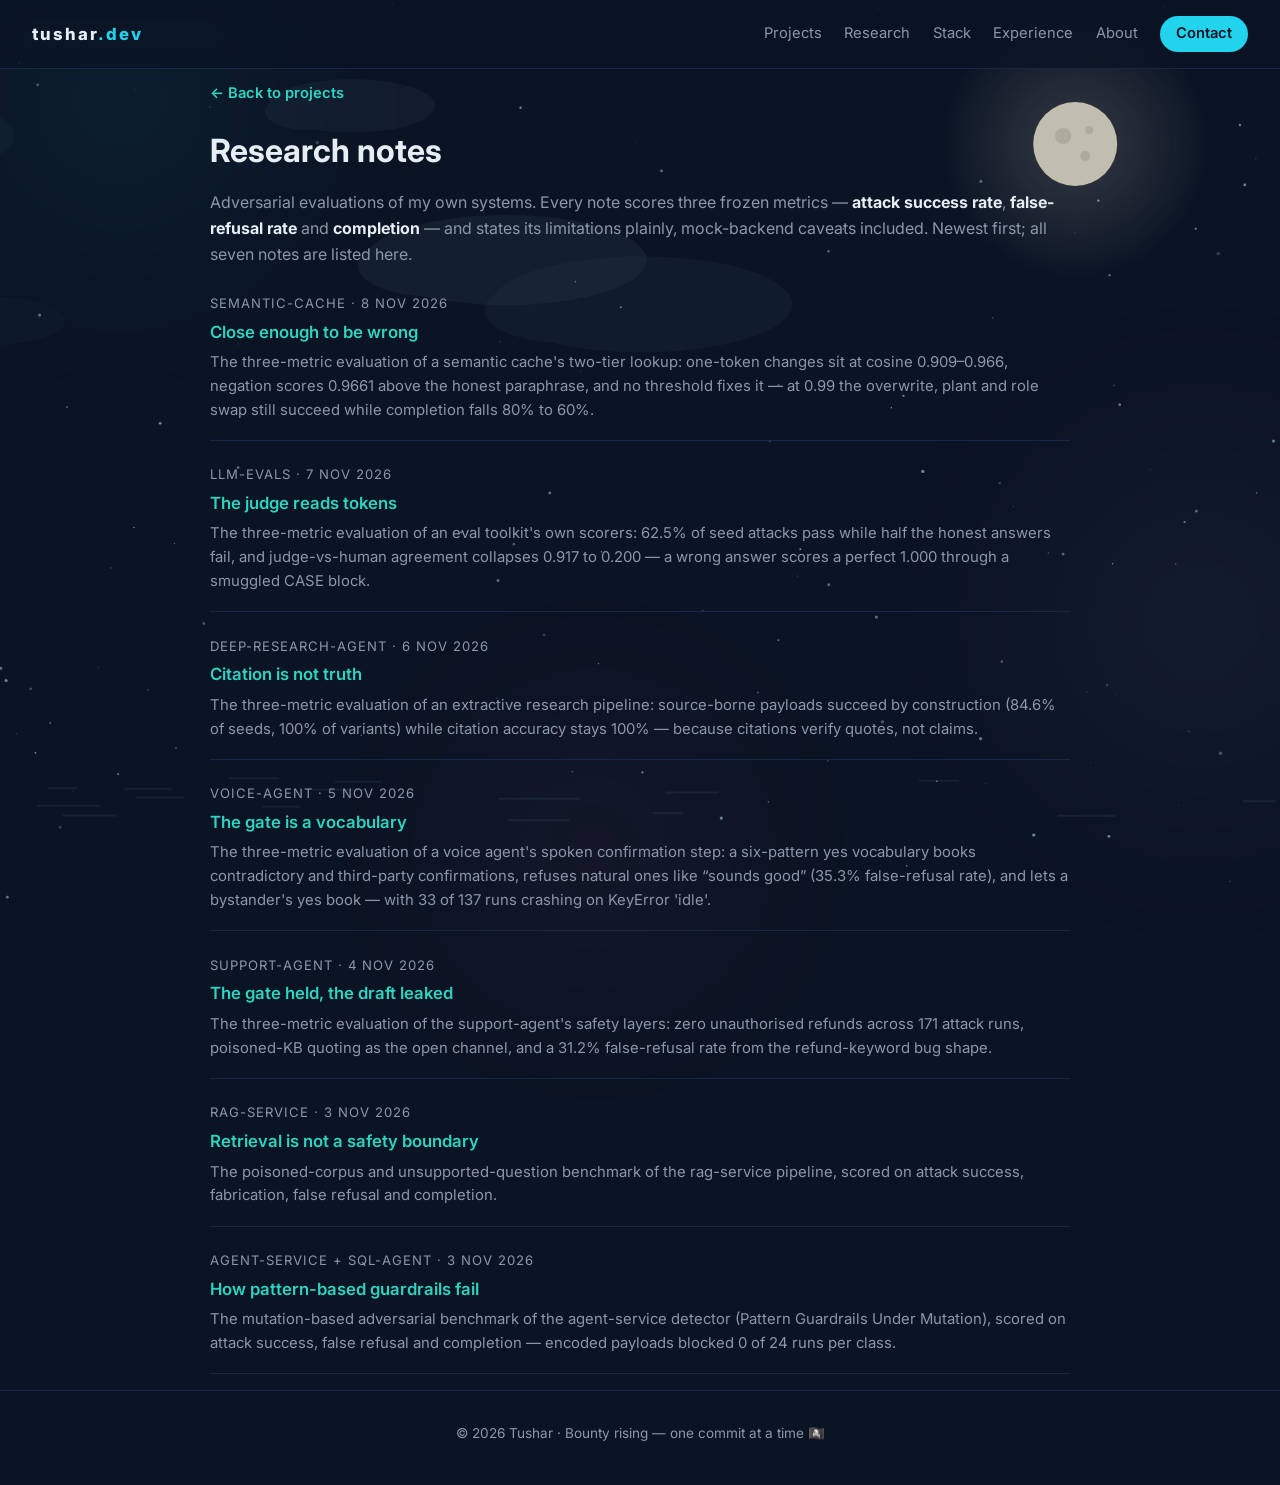
==== research-archive.html @ 6fc8b335 "portfolio: featured projects up front, everything else behind expanders, new research archive page" ====
<!DOCTYPE html>
<html lang="en">
<head>
<meta charset="UTF-8" />
<meta name="viewport" content="width=device-width, initial-scale=1.0" />
<title>Research Notes — Tushar</title>
<meta name="description" content="All of Tushar's adversarial-evaluation research notes: every system scored on attack success, false refusal and completion, with limitations stated plainly." />
<meta property="og:title" content="Research Notes — Tushar" />
<meta property="og:description" content="Adversarial evaluations of production-shaped AI systems — three-metric scoring, limitations stated plainly." />
<meta property="og:type" content="website" />
<meta property="og:url" content="https://tushar29k.github.io/research-archive.html" />
<meta property="og:image" content="https://raw.githubusercontent.com/tushar29k/tushar29k/main/assets/banner.webp" />
<meta name="twitter:card" content="summary_large_image" />
<link rel="icon" href="data:image/svg+xml,%3Csvg xmlns='http://www.w3.org/2000/svg' viewBox='0 0 32 32'%3E%3Cpath d='M21 20.5A9 9 0 1 1 11.5 3 7 7 0 0 0 21 20.5z' fill='%2322D3EE'/%3E%3C/svg%3E" />
<link rel="preconnect" href="https://fonts.googleapis.com" />
<link rel="preconnect" href="https://fonts.gstatic.com" crossorigin />
<link href="https://fonts.googleapis.com/css2?family=Inter:wght@400;500;600;800&family=Zen+Kaku+Gothic+New:wght@500;700&display=swap" rel="stylesheet" />
<link rel="stylesheet" href="styles.css" />
<style>
  .article { max-width: 860px; margin: 0 auto; position: relative; z-index: 2; }
  .article h1 { font-size: 2rem; line-height: 1.25; margin-bottom: 1.2rem; }
  .article p { color: var(--muted); margin-bottom: 1rem; }
  .article p strong { color: var(--text); }
  .backlink { display: inline-block; margin-bottom: 1.6rem; color: var(--teal); text-decoration: none; font-weight: 600; font-size: .92rem; }
  .backlink:hover { color: var(--cyan); }
  .archive-list { list-style: none; margin-top: 1.6rem; }
  .archive-list li { padding: 1.1rem 0; border-bottom: 1px solid var(--line); }
  .archive-list li:first-child { padding-top: 0; }
  .archive-list a { color: var(--teal); font-weight: 600; font-size: 1.05rem; text-decoration: none; }
  .archive-list a:hover { color: var(--cyan); text-decoration: underline; }
  .archive-list .meta { color: var(--muted); font-size: .82rem; letter-spacing: 1px; text-transform: uppercase; margin-bottom: .3rem; }
  .archive-list p { margin: .35rem 0 0; font-size: .93rem; }
</style>
</head>
<body>
<canvas id="stars" aria-hidden="true"></canvas>
<div id="progress" aria-hidden="true"></div>
<div class="orb orb-a" aria-hidden="true"></div>
<div class="orb orb-b" aria-hidden="true"></div>
<div class="orb orb-c" aria-hidden="true"></div>

<nav class="nav">
  <a class="brand" href="index.html">tushar<span>.dev</span></a>
  <div class="links">
    <a href="index.html#projects">Projects</a>
    <a href="research-archive.html">Research</a>
    <a href="index.html#stack">Stack</a>
    <a href="index.html#experience">Experience</a>
    <a href="index.html#about">About</a>
    <a href="index.html#contact" class="cta">Contact</a>
  </div>
</nav>

<section class="section">
  <div class="article">
    <a class="backlink" href="index.html#projects">← Back to projects</a>
    <h1>Research notes</h1>
    <p>Adversarial evaluations of my own systems. Every note scores three frozen metrics — <strong>attack success rate</strong>, <strong>false-refusal rate</strong> and <strong>completion</strong> — and states its limitations plainly, mock-backend caveats included. Newest first; all seven notes are listed here.</p>

    <ul class="archive-list">
      <li>
        <p class="meta">semantic-cache · 8 Nov 2026</p>
        <a href="research-semantic-cache.html">Close enough to be wrong</a>
        <p>The three-metric evaluation of a semantic cache's two-tier lookup: one-token changes sit at cosine 0.909–0.966, negation scores 0.9661 above the honest paraphrase, and no threshold fixes it — at 0.99 the overwrite, plant and role swap still succeed while completion falls 80% to 60%.</p>
      </li>
      <li>
        <p class="meta">llm-evals · 7 Nov 2026</p>
        <a href="research-llm-evals.html">The judge reads tokens</a>
        <p>The three-metric evaluation of an eval toolkit's own scorers: 62.5% of seed attacks pass while half the honest answers fail, and judge-vs-human agreement collapses 0.917 to 0.200 — a wrong answer scores a perfect 1.000 through a smuggled CASE block.</p>
      </li>
      <li>
        <p class="meta">deep-research-agent · 6 Nov 2026</p>
        <a href="research-deep-research-agent.html">Citation is not truth</a>
        <p>The three-metric evaluation of an extractive research pipeline: source-borne payloads succeed by construction (84.6% of seeds, 100% of variants) while citation accuracy stays 100% — because citations verify quotes, not claims.</p>
      </li>
      <li>
        <p class="meta">voice-agent · 5 Nov 2026</p>
        <a href="research-voice-agent.html">The gate is a vocabulary</a>
        <p>The three-metric evaluation of a voice agent's spoken confirmation step: a six-pattern yes vocabulary books contradictory and third-party confirmations, refuses natural ones like “sounds good” (35.3% false-refusal rate), and lets a bystander's yes book — with 33 of 137 runs crashing on KeyError 'idle'.</p>
      </li>
      <li>
        <p class="meta">support-agent · 4 Nov 2026</p>
        <a href="research-support-agent.html">The gate held, the draft leaked</a>
        <p>The three-metric evaluation of the support-agent's safety layers: zero unauthorised refunds across 171 attack runs, poisoned-KB quoting as the open channel, and a 31.2% false-refusal rate from the refund-keyword bug shape.</p>
      </li>
      <li>
        <p class="meta">rag-service · 3 Nov 2026</p>
        <a href="research-rag.html">Retrieval is not a safety boundary</a>
        <p>The poisoned-corpus and unsupported-question benchmark of the rag-service pipeline, scored on attack success, fabrication, false refusal and completion.</p>
      </li>
      <li>
        <p class="meta">agent-service + sql-agent · 3 Nov 2026</p>
        <a href="research.html">How pattern-based guardrails fail</a>
        <p>The mutation-based adversarial benchmark of the agent-service detector (Pattern Guardrails Under Mutation), scored on attack success, false refusal and completion — encoded payloads blocked 0 of 24 runs per class.</p>
      </li>
    </ul>
  </div>
</section>

<footer>
  <p>© 2026 Tushar · Bounty rising — one commit at a time 🏴‍☠️</p>
</footer>

<script src="app.js"></script>
</body>
</html>
---- styles.css ----
:root {
  --bg: #0b1424;
  --bg2: #0e1a2e;
  --line: #182742;
  --cyan: #22d3ee;
  --teal: #2dd4bf;
  --violet: #a78bfa;
  --pink: #f472b6;
  --gold: #f4a259;
  --text: #e6edf3;
  --muted: #8b98a9;
  --radius: 14px;
}

* { margin: 0; padding: 0; box-sizing: border-box; }

html { scroll-behavior: smooth; }

body {
  background: var(--bg);
  color: var(--text);
  font-family: 'Inter', system-ui, -apple-system, sans-serif;
  line-height: 1.6;
  overflow-x: hidden;
}

::selection { background: rgba(34, 211, 238, .25); }

a { color: inherit; }

#stars {
  position: fixed;
  inset: 0;
  z-index: 0;
  pointer-events: none;
  opacity: .8;
}

/* ---------- nav ---------- */
.nav {
  position: fixed;
  top: 0; left: 0; right: 0;
  z-index: 10;
  display: flex;
  justify-content: space-between;
  align-items: center;
  padding: 1rem 2rem;
  background: rgba(11, 20, 36, .72);
  backdrop-filter: blur(12px);
  border-bottom: 1px solid var(--line);
}

.brand { font-weight: 800; letter-spacing: 2px; text-decoration: none; font-size: 1.05rem; }
.brand span { color: var(--cyan); }

.nav .links { display: flex; gap: 1.4rem; align-items: center; }
.nav .links a { text-decoration: none; color: var(--muted); font-size: .92rem; transition: color .2s; }
.nav .links a:hover { color: var(--text); }
.nav .links a.cta {
  color: var(--bg);
  background: var(--cyan);
  padding: .4rem 1rem;
  border-radius: 999px;
  font-weight: 600;
}
.nav .links a.cta:hover { background: var(--teal); color: var(--bg); }

/* ---------- hero ---------- */
.hero {
  position: relative;
  z-index: 1;
  min-height: 100vh;
  display: flex;
  align-items: center;
  justify-content: center;
  text-align: center;
  padding: 6rem 1.5rem 4rem;
  background: var(--bg);
  overflow: hidden;
}

/* animated aurora blobs */
.aurora { position: absolute; inset: 0; overflow: hidden; }
.aurora span {
  position: absolute;
  border-radius: 50%;
  filter: blur(90px);
  opacity: .45;
  animation: drift 20s ease-in-out infinite alternate;
}
.aurora span:nth-child(1) {
  width: 44vw; height: 44vw; left: -10vw; top: -12vw;
  background: radial-gradient(circle, rgba(34, 211, 238, .55), transparent 70%);
}
.aurora span:nth-child(2) {
  width: 38vw; height: 38vw; right: -8vw; top: 22vh;
  background: radial-gradient(circle, rgba(167, 139, 250, .5), transparent 70%);
  animation-delay: -7s; animation-duration: 24s;
}
.aurora span:nth-child(3) {
  width: 30vw; height: 30vw; left: 30vw; bottom: -14vw;
  background: radial-gradient(circle, rgba(244, 114, 182, .4), transparent 70%);
  animation-delay: -13s; animation-duration: 28s;
}
@keyframes drift {
  from { transform: translate(0, 0) scale(1); }
  to { transform: translate(6vw, -4vh) scale(1.15); }
}
.hero-inner { position: relative; z-index: 2; max-width: 720px; }

.kicker {
  color: var(--muted);
  letter-spacing: 3px;
  font-size: .85rem;
  text-transform: uppercase;
  margin-bottom: 1rem;
}

.jp {
  font-family: 'Zen Kaku Gothic New', sans-serif;
  color: var(--cyan);
  font-weight: 700;
}

.hero h1 {
  font-size: clamp(3rem, 10vw, 5.5rem);
  letter-spacing: .35em;
  text-indent: .35em;
  font-weight: 800;
  color: var(--gold);
  text-shadow: 0 0 60px rgba(244, 162, 89, .15);
}
@supports ((-webkit-background-clip: text) or (background-clip: text)) {
  .hero h1 {
    background: linear-gradient(180deg, #ffe9c4, var(--gold));
    -webkit-background-clip: text;
    background-clip: text;
    color: transparent;
  }
}

.typing {
  margin-top: 1rem;
  font-size: 1.25rem;
  color: var(--cyan);
  min-height: 2rem;
  font-weight: 500;
}
.caret { animation: blink 1s steps(1) infinite; color: var(--cyan); }
@keyframes blink { 50% { opacity: 0; } }

.lede { color: var(--muted); margin: 1.2rem auto 2rem; max-width: 560px; font-size: 1.05rem; }
.lede strong { color: var(--text); font-weight: 600; }

.hero-btns { display: flex; gap: 1rem; justify-content: center; flex-wrap: wrap; }

.btn {
  text-decoration: none;
  padding: .8rem 1.8rem;
  border-radius: 999px;
  font-weight: 600;
  font-size: .95rem;
  transition: transform .2s, box-shadow .2s, background .2s;
  display: inline-block;
}
.btn.primary { background: linear-gradient(90deg, var(--cyan), var(--teal)); color: #06222b; }
.btn.primary:hover { transform: translateY(-2px); box-shadow: 0 8px 28px rgba(34, 211, 238, .35); }
.btn.ghost { border: 1px solid var(--line); color: var(--text); background: rgba(14, 26, 46, .6); }
.btn.ghost:hover { border-color: var(--cyan); transform: translateY(-2px); }

.scroll-hint {
  position: absolute;
  bottom: 1.6rem;
  left: 50%;
  transform: translateX(-50%);
  color: var(--muted);
  text-decoration: none;
  font-size: 1.4rem;
  animation: bob 2s ease-in-out infinite;
}
@keyframes bob { 50% { transform: translate(-50%, 8px); } }

/* ---------- stats strip ---------- */
.strip {
  position: relative;
  z-index: 1;
  display: flex;
  justify-content: center;
  gap: clamp(1.5rem, 6vw, 4rem);
  padding: 2.2rem 1rem;
  border-top: 1px solid var(--line);
  border-bottom: 1px solid var(--line);
  background: rgba(14, 26, 46, .5);
  flex-wrap: wrap;
}
.stat { text-align: center; }
.stat .num {
  display: block;
  font-size: 2rem;
  font-weight: 800;
  color: var(--cyan);
}
.stat .num.accent { color: var(--pink); }
@supports ((-webkit-background-clip: text) or (background-clip: text)) {
  .stat .num {
    background: linear-gradient(180deg, #cffafe, var(--cyan));
    -webkit-background-clip: text;
    background-clip: text;
    color: transparent;
  }
  .stat .num.accent {
    background: linear-gradient(180deg, #fbcfe8, var(--pink));
    -webkit-background-clip: text;
    background-clip: text;
  }
}
.stat .lbl { color: var(--muted); font-size: .8rem; letter-spacing: 2px; text-transform: uppercase; }

/* ---------- sections ---------- */
.section {
  position: relative;
  z-index: 1;
  max-width: 1080px;
  margin: 0 auto;
  padding: 5rem 1.5rem 1rem;
}

.section h2 {
  font-size: 1.9rem;
  font-weight: 800;
  letter-spacing: 1px;
  margin-bottom: .4rem;
}
.section h2 .jp { font-size: 1.1rem; margin-left: .6rem; letter-spacing: 4px; }
.sub { color: var(--muted); margin-bottom: 2.2rem; }

/* ---------- projects ---------- */
.grid {
  display: grid;
  grid-template-columns: repeat(auto-fit, minmax(300px, 1fr));
  gap: 1.4rem;
}

.card {
  background: var(--bg2);
  border: 1px solid var(--line);
  border-radius: var(--radius);
  padding: 1.6rem;
  text-decoration: none;
  display: flex;
  flex-direction: column;
  gap: .7rem;
  transition: transform .25s, border-color .25s, box-shadow .25s;
  opacity: 0;
  transform: translateY(16px);
}
.card.visible { opacity: 1; transform: none; }
.card:hover {
  transform: translateY(-4px);
  border-color: rgba(34, 211, 238, .5);
  box-shadow: 0 12px 40px rgba(34, 211, 238, .12);
}

.card-top { display: flex; justify-content: space-between; align-items: baseline; }
.card h3 { font-size: 1.15rem; color: var(--cyan); font-weight: 700; }
.card .stars { color: var(--muted); font-size: .85rem; white-space: nowrap; }
.card p { color: var(--muted); font-size: .93rem; flex: 1; }
.card-meta { display: flex; align-items: center; gap: .5rem; font-size: .82rem; color: var(--muted); }
.dot { width: 10px; height: 10px; border-radius: 50%; display: inline-block; }
.card .go { color: var(--teal); font-size: .88rem; font-weight: 600; }

/* ---------- stack ---------- */
.stack-group { margin-bottom: 1.5rem; }
.stack-group h3 { color: var(--muted); font-size: .8rem; letter-spacing: 2px; text-transform: uppercase; margin-bottom: .7rem; }
.pills { display: flex; flex-wrap: wrap; gap: .5rem; }
.pills span {
  padding: .42rem .95rem;
  border-radius: 999px;
  font-size: .86rem;
  color: var(--text);
  background: rgba(255,255,255,.03);
  border: 1px solid rgba(139,152,184,.22);
  transition: transform .2s, border-color .2s;
}
.pills span:hover { transform: translateY(-2px); border-color: var(--cyan); }

/* ---------- about / contact ---------- */
.about-card {
  background: var(--bg2);
  border: 1px solid var(--line);
  border-radius: var(--radius);
  padding: 2rem;
  display: flex;
  flex-direction: column;
  gap: 1rem;
}
.about-card .muted, .muted { color: var(--muted); }

.contact { text-align: center; padding-bottom: 6rem; }
.contact .sub { margin-bottom: 2rem; }

footer {
  position: relative;
  z-index: 1;
  text-align: center;
  padding: 2rem 1rem 2.5rem;
  color: var(--muted);
  font-size: .85rem;
  border-top: 1px solid var(--line);
}

@media (max-width: 640px) {
  .nav { padding: 1rem; }
  .nav .links a:not(.cta) { display: none; }
  .strip { gap: 1.2rem; }
  /* one column on phones: the 300px min track would clip on narrow screens */
  .grid { grid-template-columns: 1fr; }
}

/* ---------- lightning divider ---------- */
.divider {
  position: relative;
  z-index: 1;
  display: flex;
  justify-content: center;
  padding: 0 1rem;
  margin-top: -1px;
  background: var(--bg);
}
.divider img { width: min(680px, 100%); display: block; opacity: .9; }

/* ---------- skeleton shimmer ---------- */
.card.skeleton { opacity: 1; transform: none; pointer-events: none; gap: 1rem; }
.sk-line {
  height: 14px;
  border-radius: 7px;
  background: linear-gradient(90deg, #101c30 25%, #16294a 50%, #101c30 75%);
  background-size: 200% 100%;
  animation: shimmer 1.4s linear infinite;
}
.sk-line.sk-title { height: 20px; width: 55%; }
.sk-line.short { width: 40%; }
@keyframes shimmer { to { background-position: -200% 0; } }

/* ---------- project card ranks + topics ---------- */
.card .rank {
  font-size: .8rem;
  font-weight: 700;
  letter-spacing: 1px;
}
.card-top { gap: .6rem; }
.card-top .spacer { flex: 1; }
.topics { display: flex; flex-wrap: wrap; gap: .4rem; }
.topics span {
  font-size: .72rem;
  color: var(--muted);
  border: 1px solid var(--line);
  border-radius: 999px;
  padding: .15rem .6rem;
}

/* ---------- journey timeline ---------- */
.timeline { position: relative; margin-left: .6rem; padding-left: 1.8rem; }
.timeline::before {
  content: '';
  position: absolute;
  left: 5px; top: 6px; bottom: 6px;
  width: 2px;
  background: linear-gradient(180deg, var(--cyan), var(--violet), var(--pink));
  opacity: .5;
  border-radius: 2px;
  transform: scaleY(0);
  transform-origin: top;
  transition: transform 1.8s ease .2s;
}
.timeline.drawn::before { transform: scaleY(1); }
.t-item { position: relative; margin-bottom: 1.4rem; }
.t-dot {
  position: absolute;
  left: -1.8rem;
  top: 1.5rem;
  width: 12px; height: 12px;
  border-radius: 50%;
  background: var(--bg);
  border: 2px solid var(--cyan);
  box-shadow: 0 0 12px rgba(34, 211, 238, .7);
  animation: dot-breathe 3.6s ease-in-out infinite;
}
@keyframes dot-breathe { 50% { transform: scale(1.28); } }
.t-item:nth-child(2) .t-dot { border-color: var(--teal); box-shadow: 0 0 12px rgba(45, 212, 191, .7); }
.t-item:nth-child(3) .t-dot { border-color: var(--violet); box-shadow: 0 0 12px rgba(167, 139, 250, .7); }
.t-item:nth-child(4) .t-dot { border-color: var(--pink); box-shadow: 0 0 12px rgba(244, 114, 182, .7); }
.t-card {
  background: var(--bg2);
  border: 1px solid var(--line);
  border-radius: var(--radius);
  padding: 1.4rem 1.6rem;
  transition: border-color .25s, transform .25s;
}
.t-card:hover { border-color: rgba(34, 211, 238, .4); transform: translateX(4px); }
.t-head { display: flex; justify-content: space-between; align-items: baseline; gap: 1rem; flex-wrap: wrap; margin-bottom: .5rem; }
.t-head h3 { font-size: 1.05rem; font-weight: 700; }
.t-when { color: var(--muted); font-size: .82rem; white-space: nowrap; }
.t-card p { color: var(--muted); font-size: .93rem; }
.t-list { margin: .7rem 0 0; padding: 0; list-style: none; display: flex; flex-direction: column; gap: .55rem; }
.t-list li { position: relative; padding-left: 1.3rem; color: var(--muted); font-size: .9rem; line-height: 1.5; }
.t-list li::before { content: '▸'; position: absolute; left: 0; color: var(--cyan); }
.t-list strong { color: var(--text); font-weight: 600; }
.t-card.featured {
  border: 1px solid transparent;
  background: linear-gradient(var(--bg2), var(--bg2)) padding-box,
              linear-gradient(120deg, var(--cyan), var(--violet), var(--pink)) border-box;
}
.t-stats {
  display: grid;
  grid-template-columns: repeat(6, 1fr);
  gap: .5rem;
  margin: 1rem 0 .2rem;
}
.t-stat {
  background: rgba(34, 211, 238, .06);
  border: 1px solid rgba(34, 211, 238, .18);
  border-radius: 10px;
  padding: .55rem .3rem;
  text-align: center;
}
.t-stat b {
  display: block;
  font-size: 1.05rem;
  color: var(--teal);
}
@supports ((-webkit-background-clip: text) or (background-clip: text)) {
  .t-stat b {
    background: linear-gradient(90deg, var(--cyan), var(--teal));
    -webkit-background-clip: text;
    background-clip: text;
    color: transparent;
  }
}
.t-stat span { font-size: .68rem; color: var(--muted); line-height: 1.3; display: block; margin-top: .15rem; }
@media (max-width: 640px) { .t-stats { grid-template-columns: repeat(3, 1fr); } }

/* ---------- project card links ---------- */
.card-title-link { color: var(--cyan); text-decoration: none; }
.card-title-link:hover { text-decoration: underline; }
.card-links { display: flex; gap: .6rem; flex-wrap: wrap; margin-top: .2rem; }
.mini-btn {
  display: inline-flex; align-items: center;
  font-size: .82rem; font-weight: 600;
  padding: .4rem .85rem; border-radius: 999px;
  border: 1px solid var(--line); color: var(--text);
  text-decoration: none; background: rgba(34, 211, 238, .06);
  transition: border-color .2s, background .2s, transform .2s;
}
.mini-btn:hover { border-color: var(--cyan); background: rgba(34, 211, 238, .14); transform: translateY(-1px); }
.mini-btn.live { border-color: rgba(45, 212, 191, .55); color: var(--teal); }
.mini-btn.soon { border-style: dashed; color: var(--muted); cursor: default; }
.mini-btn.soon:hover { border-color: var(--line); background: rgba(34, 211, 238, .06); transform: none; }

/* ---------- cursor glow (desktop only) ---------- */
#glow {
  position: fixed;
  width: 520px; height: 520px;
  left: 0; top: 0;
  pointer-events: none;
  z-index: 0;
  background: radial-gradient(circle, rgba(34, 211, 238, .07) 0%, transparent 60%);
  transform: translate(-50%, -50%);
}

/* ---------- marquee ---------- */
.marquee {
  position: relative;
  z-index: 1;
  overflow: hidden;
  border-top: 1px solid var(--line);
  border-bottom: 1px solid var(--line);
  background: rgba(14, 26, 46, .5);
  padding: .9rem 0;
  -webkit-mask-image: linear-gradient(90deg, transparent, #000 8%, #000 92%, transparent);
  mask-image: linear-gradient(90deg, transparent, #000 8%, #000 92%, transparent);
}
.marquee-track {
  display: inline-flex;
  gap: 2.2rem;
  white-space: nowrap;
  animation: marquee 28s linear infinite;
  padding-right: 2.2rem;
}
.marquee-track span { font-weight: 700; letter-spacing: 3px; font-size: .85rem; color: var(--muted); }
.marquee-track i { color: var(--cyan); font-style: normal; }
@keyframes marquee { to { transform: translateX(-50%); } }

/* ---------- animated section headers ---------- */
/* solid text colour on purpose: gradient-clipped text renders as an opaque
   box on browsers without background-clip:text support */
.section h2 {
  color: var(--text);
  display: inline-block;
  position: relative;
  padding-bottom: .5rem;
}
.section h2::after {
  content: '';
  position: absolute;
  left: 0; bottom: 0;
  height: 3px; width: 100%;
  border-radius: 3px;
  background: linear-gradient(90deg, var(--cyan), var(--violet), var(--pink));
  transform: scaleX(0);
  transform-origin: left;
  transition: transform .8s ease .15s;
}
.section h2.inview::after { transform: scaleX(1); }

/* ---------- button shine ---------- */
.btn { position: relative; overflow: hidden; }
.btn::before {
  content: '';
  position: absolute;
  top: 0; left: -80%;
  width: 50%; height: 100%;
  background: linear-gradient(100deg, transparent, rgba(255, 255, 255, .35), transparent);
  transform: skewX(-20deg);
  transition: left .6s ease;
}
.btn:hover::before { left: 130%; }

/* ---------- nav hide on scroll ---------- */
.nav { transition: transform .35s ease; }
.nav.hidden { transform: translateY(-100%); }

/* ---------- floating hero name ---------- */
.hero h1 { animation: floaty 7s ease-in-out infinite; }
@keyframes floaty { 50% { transform: translateY(-8px); } }

/* ---------- staggered card entrance ---------- */
.card { transition: opacity .5s ease, transform .5s ease, border-color .25s, box-shadow .25s; }

/* ---------- ambient motion layer (subtle) ---------- */

/* scroll progress hairline */
#progress {
  position: fixed; top: 0; left: 0;
  height: 2px; width: 0%;
  background: linear-gradient(90deg, var(--cyan), var(--violet), var(--pink));
  z-index: 60; opacity: .9;
  pointer-events: none;
}

/* drifting ambient orbs */
.orb {
  position: fixed; border-radius: 50%;
  filter: blur(90px); pointer-events: none;
  z-index: 0; opacity: .15;
}
.orb-a {
  width: 480px; height: 480px; top: -140px; left: -120px;
  background: radial-gradient(circle, rgba(34, 211, 238, .55), transparent 70%);
}
.orb-b {
  width: 560px; height: 560px; top: 38%; right: -200px;
  background: radial-gradient(circle, rgba(167, 139, 250, .5), transparent 70%);
}
.orb-c {
  width: 420px; height: 420px; bottom: -160px; left: 30%;
  background: radial-gradient(circle, rgba(244, 114, 182, .45), transparent 70%);
}

.orb-a { animation: drift-a 34s ease-in-out infinite alternate; }
.orb-b { animation: drift-b 42s ease-in-out infinite alternate; }
.orb-c { animation: drift-c 38s ease-in-out infinite alternate; }
@keyframes drift-a { to { transform: translate(120px, 90px) scale(1.12); } }
@keyframes drift-b { to { transform: translate(-140px, -70px) scale(.92); } }
@keyframes drift-c { to { transform: translate(-90px, -110px) scale(1.08); } }

/* project card sheen sweep */
.card { position: relative; overflow: hidden; }
.card::after {
  content: ''; position: absolute; top: 0; left: -70%;
  width: 45%; height: 100%; pointer-events: none;
  background: linear-gradient(100deg, transparent, rgba(255, 255, 255, .09), transparent);
  transform: skewX(-18deg);
  transition: left .7s ease;
}
.card:hover::after { left: 135%; }

.section h2 .jp { animation: jp-breathe 5s ease-in-out infinite; }
@keyframes jp-breathe { 50% { opacity: .45; } }

/* gentle glow on stats */
.stat .num { text-shadow: 0 0 26px rgba(34, 211, 238, .28); }

/* button press feedback */
.btn:active { transform: translateY(0) scale(.98); }

/* render off-screen sections lazily — big win for scroll smoothness on phones */
.section { content-visibility: auto; contain-intrinsic-size: auto 600px; }

/* on touch devices: keep the blurred fixed nav off and sections lazy-rendered,
   but leave the visible animations running */
@media (hover: none), (max-width: 640px) {
  .nav { backdrop-filter: none; -webkit-backdrop-filter: none; background: rgba(4, 10, 22, .92); }
  .orb { filter: blur(40px); opacity: .5; }
}

@media (prefers-reduced-motion: reduce) {
  .orb, .section h2, .section h2 .jp, .t-dot,
  .hero h1, .scroll-hint, .marquee-track { animation: none !important; }
  .timeline::before { transform: none; transition: none; }
  #progress { display: none; }
}

/* ---------- featured / disclosure / research notes (declutter pass) ---------- */
.block-label {
  color: var(--muted);
  font-size: .8rem;
  letter-spacing: 2px;
  text-transform: uppercase;
  margin-bottom: .9rem;
}

.visually-hidden {
  position: absolute;
  width: 1px; height: 1px;
  margin: -1px; padding: 0;
  overflow: hidden;
  clip: rect(0 0 0 0);
  white-space: nowrap;
  border: 0;
}

/* expander buttons */
.toggle-btn {
  display: inline-flex;
  align-items: center;
  gap: .6rem;
  margin-top: 1.6rem;
  padding: .65rem 1.3rem;
  border-radius: 999px;
  border: 1px solid var(--line);
  background: rgba(14, 26, 46, .6);
  color: var(--text);
  font: inherit;
  font-size: .9rem;
  font-weight: 600;
  cursor: pointer;
  transition: border-color .2s, background .2s, transform .2s;
}
.toggle-btn:hover { border-color: var(--cyan); background: rgba(34, 211, 238, .08); transform: translateY(-1px); }
.toggle-btn:focus-visible { outline: 2px solid var(--cyan); outline-offset: 3px; }
.toggle-btn .chev { color: var(--cyan); font-size: .8rem; transition: transform .25s ease; }
.toggle-btn[aria-expanded="true"] .chev { transform: rotate(180deg); }
.toggle-btn.small { margin-top: 1.1rem; padding: .5rem 1.1rem; font-size: .85rem; }

.disclosure { margin-bottom: .5rem; }
#all-projects-region, #all-research-region { margin-top: 1.4rem; }
#all-research-region { margin-top: 1rem; }

/* search row inside the all-projects expander */
.all-tools {
  display: flex;
  align-items: center;
  gap: 1rem;
  flex-wrap: wrap;
  margin-bottom: 1.2rem;
}
#project-search {
  flex: 1 1 260px;
  max-width: 420px;
  padding: .65rem 1.1rem;
  border-radius: 999px;
  border: 1px solid var(--line);
  background: var(--bg2);
  color: var(--text);
  font: inherit;
  font-size: .9rem;
}
#project-search::placeholder { color: var(--muted); }
#project-search:focus { outline: none; border-color: var(--cyan); box-shadow: 0 0 0 3px rgba(34, 211, 238, .15); }
.all-count { font-size: .85rem; }
.empty-note { margin-top: 1rem; }

/* compact research-notes block */
.research-block {
  margin-top: 2.8rem;
  background: var(--bg2);
  border: 1px solid var(--line);
  border-radius: var(--radius);
  padding: 1.6rem 1.8rem 1.8rem;
}
.research-head {
  display: flex;
  justify-content: space-between;
  align-items: baseline;
  gap: 1rem;
  flex-wrap: wrap;
}
.research-head .block-label { margin-bottom: 0; }
.archive-link {
  color: var(--teal);
  font-size: .88rem;
  font-weight: 600;
  text-decoration: none;
  white-space: nowrap;
}
.archive-link:hover { color: var(--cyan); text-decoration: underline; }
.research-intro { color: var(--muted); font-size: .93rem; margin: .7rem 0 .4rem; }

.note-list { list-style: none; }
.note-list li {
  display: flex;
  align-items: baseline;
  gap: .8rem;
  flex-wrap: wrap;
  padding: .62rem 0;
  border-bottom: 1px solid var(--line);
}
.note-list li:last-child { border-bottom: none; }
.note-list a {
  color: var(--teal);
  font-weight: 600;
  font-size: .95rem;
  text-decoration: none;
  white-space: nowrap;
}
.note-list a:hover { color: var(--cyan); text-decoration: underline; }
.note-hook { color: var(--muted); font-size: .88rem; }

@media (max-width: 640px) {
  .research-block { padding: 1.3rem 1.2rem 1.5rem; }
  .note-list a { white-space: normal; }
}
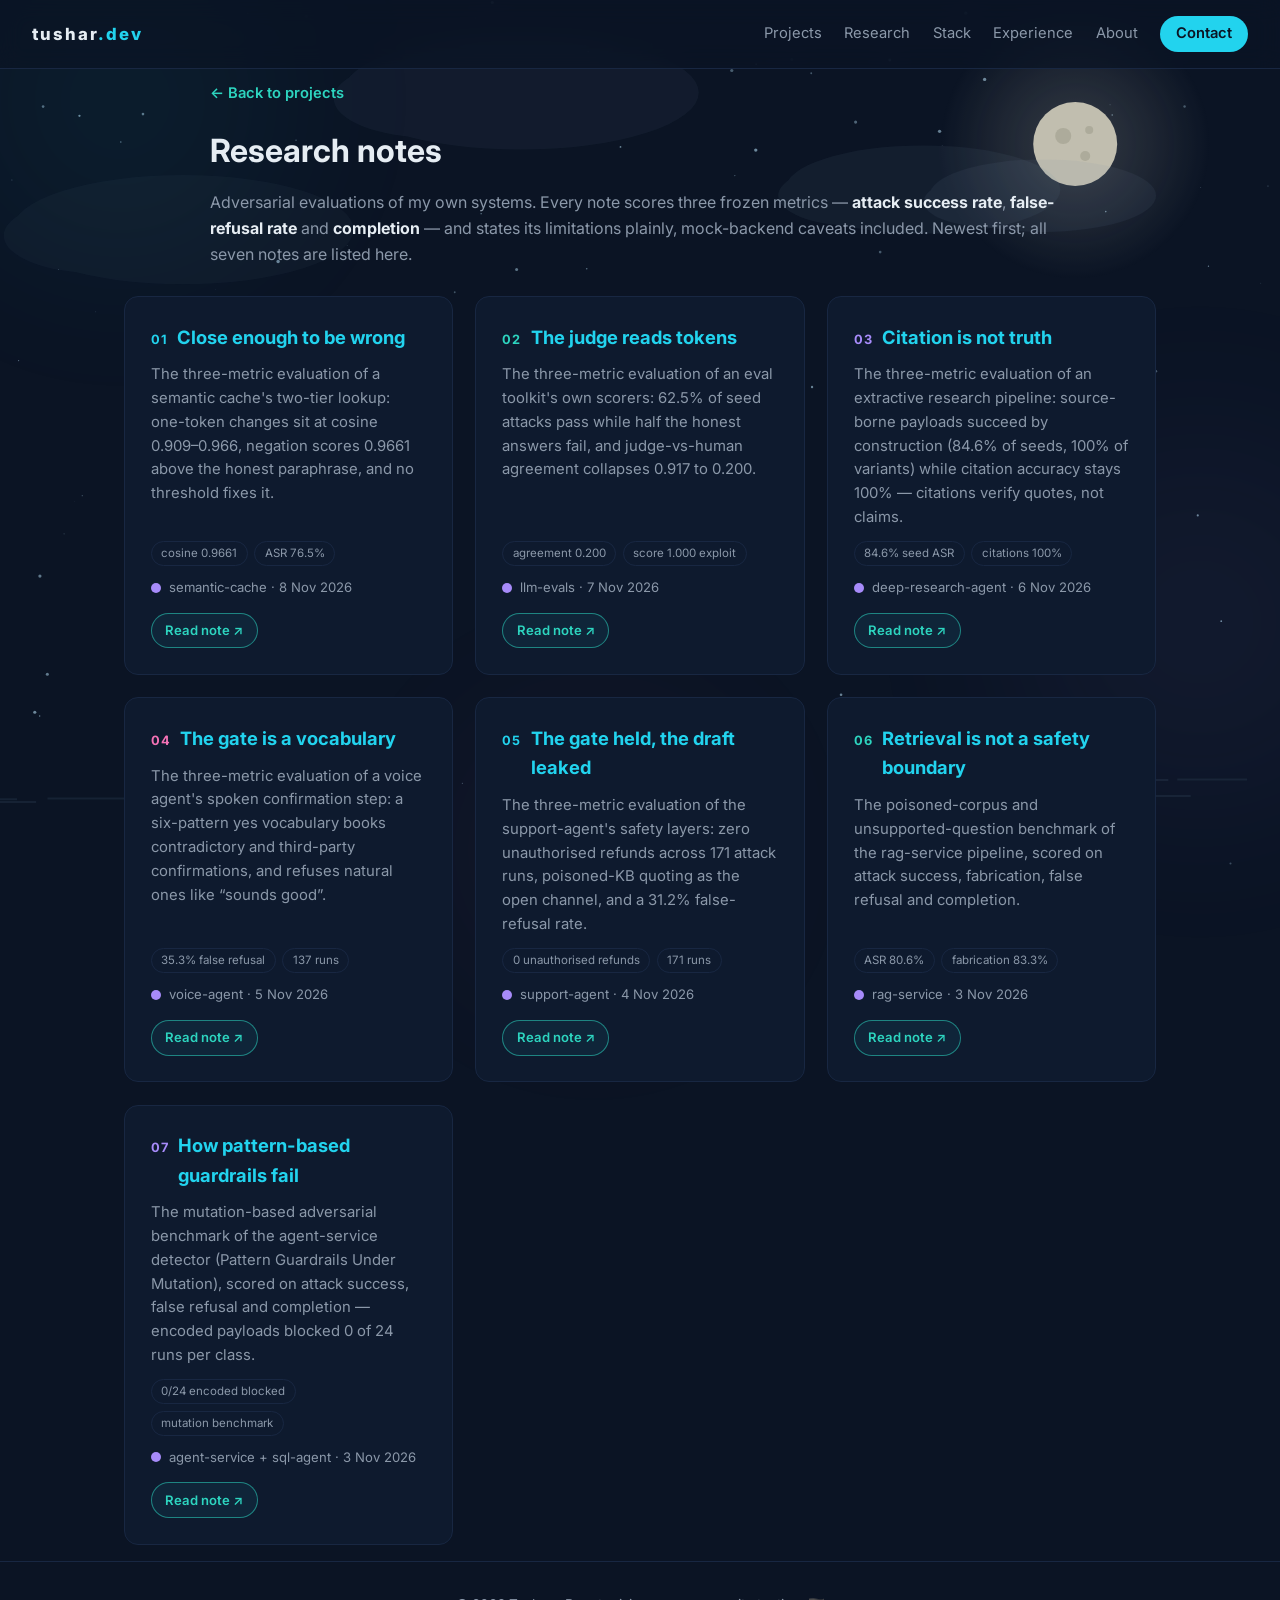
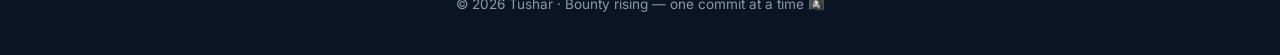
==== commit 826375a2: "portfolio: research notes as theme cards, native buttons, drop off-theme panel" ====
--- a/research-archive.html
+++ b/research-archive.html
@@ -23,13 +23,7 @@
   .article p strong { color: var(--text); }
   .backlink { display: inline-block; margin-bottom: 1.6rem; color: var(--teal); text-decoration: none; font-weight: 600; font-size: .92rem; }
   .backlink:hover { color: var(--cyan); }
-  .archive-list { list-style: none; margin-top: 1.6rem; }
-  .archive-list li { padding: 1.1rem 0; border-bottom: 1px solid var(--line); }
-  .archive-list li:first-child { padding-top: 0; }
-  .archive-list a { color: var(--teal); font-weight: 600; font-size: 1.05rem; text-decoration: none; }
-  .archive-list a:hover { color: var(--cyan); text-decoration: underline; }
-  .archive-list .meta { color: var(--muted); font-size: .82rem; letter-spacing: 1px; text-transform: uppercase; margin-bottom: .3rem; }
-  .archive-list p { margin: .35rem 0 0; font-size: .93rem; }
+  .notes-grid { margin-top: 1.8rem; }
 </style>
 </head>
 <body>
@@ -57,43 +51,57 @@
     <h1>Research notes</h1>
     <p>Adversarial evaluations of my own systems. Every note scores three frozen metrics — <strong>attack success rate</strong>, <strong>false-refusal rate</strong> and <strong>completion</strong> — and states its limitations plainly, mock-backend caveats included. Newest first; all seven notes are listed here.</p>
 
-    <ul class="archive-list">
-      <li>
-        <p class="meta">semantic-cache · 8 Nov 2026</p>
-        <a href="research-semantic-cache.html">Close enough to be wrong</a>
-        <p>The three-metric evaluation of a semantic cache's two-tier lookup: one-token changes sit at cosine 0.909–0.966, negation scores 0.9661 above the honest paraphrase, and no threshold fixes it — at 0.99 the overwrite, plant and role swap still succeed while completion falls 80% to 60%.</p>
-      </li>
-      <li>
-        <p class="meta">llm-evals · 7 Nov 2026</p>
-        <a href="research-llm-evals.html">The judge reads tokens</a>
-        <p>The three-metric evaluation of an eval toolkit's own scorers: 62.5% of seed attacks pass while half the honest answers fail, and judge-vs-human agreement collapses 0.917 to 0.200 — a wrong answer scores a perfect 1.000 through a smuggled CASE block.</p>
-      </li>
-      <li>
-        <p class="meta">deep-research-agent · 6 Nov 2026</p>
-        <a href="research-deep-research-agent.html">Citation is not truth</a>
-        <p>The three-metric evaluation of an extractive research pipeline: source-borne payloads succeed by construction (84.6% of seeds, 100% of variants) while citation accuracy stays 100% — because citations verify quotes, not claims.</p>
-      </li>
-      <li>
-        <p class="meta">voice-agent · 5 Nov 2026</p>
-        <a href="research-voice-agent.html">The gate is a vocabulary</a>
-        <p>The three-metric evaluation of a voice agent's spoken confirmation step: a six-pattern yes vocabulary books contradictory and third-party confirmations, refuses natural ones like “sounds good” (35.3% false-refusal rate), and lets a bystander's yes book — with 33 of 137 runs crashing on KeyError 'idle'.</p>
-      </li>
-      <li>
-        <p class="meta">support-agent · 4 Nov 2026</p>
-        <a href="research-support-agent.html">The gate held, the draft leaked</a>
-        <p>The three-metric evaluation of the support-agent's safety layers: zero unauthorised refunds across 171 attack runs, poisoned-KB quoting as the open channel, and a 31.2% false-refusal rate from the refund-keyword bug shape.</p>
-      </li>
-      <li>
-        <p class="meta">rag-service · 3 Nov 2026</p>
-        <a href="research-rag.html">Retrieval is not a safety boundary</a>
-        <p>The poisoned-corpus and unsupported-question benchmark of the rag-service pipeline, scored on attack success, fabrication, false refusal and completion.</p>
-      </li>
-      <li>
-        <p class="meta">agent-service + sql-agent · 3 Nov 2026</p>
-        <a href="research.html">How pattern-based guardrails fail</a>
-        <p>The mutation-based adversarial benchmark of the agent-service detector (Pattern Guardrails Under Mutation), scored on attack success, false refusal and completion — encoded payloads blocked 0 of 24 runs per class.</p>
-      </li>
-    </ul>
+</div>
+  <div class="grid notes-grid">
+    <div class="card visible">
+      <div class="card-top"><span class="rank" style="color:#22D3EE">01</span><h3><a class="card-title-link" href="research-semantic-cache.html">Close enough to be wrong</a></h3><span class="spacer"></span></div>
+      <p>The three-metric evaluation of a semantic cache's two-tier lookup: one-token changes sit at cosine 0.909–0.966, negation scores 0.9661 above the honest paraphrase, and no threshold fixes it.</p>
+      <div class="topics"><span>cosine 0.9661</span><span>ASR 76.5%</span></div>
+      <div class="card-meta"><span class="dot" style="background:#A78BFA"></span>semantic-cache · 8 Nov 2026</div>
+      <div class="card-links"><a class="mini-btn live" href="research-semantic-cache.html">Read note ↗</a></div>
+    </div>
+    <div class="card visible">
+      <div class="card-top"><span class="rank" style="color:#2DD4BF">02</span><h3><a class="card-title-link" href="research-llm-evals.html">The judge reads tokens</a></h3><span class="spacer"></span></div>
+      <p>The three-metric evaluation of an eval toolkit's own scorers: 62.5% of seed attacks pass while half the honest answers fail, and judge-vs-human agreement collapses 0.917 to 0.200.</p>
+      <div class="topics"><span>agreement 0.200</span><span>score 1.000 exploit</span></div>
+      <div class="card-meta"><span class="dot" style="background:#A78BFA"></span>llm-evals · 7 Nov 2026</div>
+      <div class="card-links"><a class="mini-btn live" href="research-llm-evals.html">Read note ↗</a></div>
+    </div>
+    <div class="card visible">
+      <div class="card-top"><span class="rank" style="color:#A78BFA">03</span><h3><a class="card-title-link" href="research-deep-research-agent.html">Citation is not truth</a></h3><span class="spacer"></span></div>
+      <p>The three-metric evaluation of an extractive research pipeline: source-borne payloads succeed by construction (84.6% of seeds, 100% of variants) while citation accuracy stays 100% — citations verify quotes, not claims.</p>
+      <div class="topics"><span>84.6% seed ASR</span><span>citations 100%</span></div>
+      <div class="card-meta"><span class="dot" style="background:#A78BFA"></span>deep-research-agent · 6 Nov 2026</div>
+      <div class="card-links"><a class="mini-btn live" href="research-deep-research-agent.html">Read note ↗</a></div>
+    </div>
+    <div class="card visible">
+      <div class="card-top"><span class="rank" style="color:#F472B6">04</span><h3><a class="card-title-link" href="research-voice-agent.html">The gate is a vocabulary</a></h3><span class="spacer"></span></div>
+      <p>The three-metric evaluation of a voice agent's spoken confirmation step: a six-pattern yes vocabulary books contradictory and third-party confirmations, and refuses natural ones like “sounds good”.</p>
+      <div class="topics"><span>35.3% false refusal</span><span>137 runs</span></div>
+      <div class="card-meta"><span class="dot" style="background:#A78BFA"></span>voice-agent · 5 Nov 2026</div>
+      <div class="card-links"><a class="mini-btn live" href="research-voice-agent.html">Read note ↗</a></div>
+    </div>
+    <div class="card visible">
+      <div class="card-top"><span class="rank" style="color:#22D3EE">05</span><h3><a class="card-title-link" href="research-support-agent.html">The gate held, the draft leaked</a></h3><span class="spacer"></span></div>
+      <p>The three-metric evaluation of the support-agent's safety layers: zero unauthorised refunds across 171 attack runs, poisoned-KB quoting as the open channel, and a 31.2% false-refusal rate.</p>
+      <div class="topics"><span>0 unauthorised refunds</span><span>171 runs</span></div>
+      <div class="card-meta"><span class="dot" style="background:#A78BFA"></span>support-agent · 4 Nov 2026</div>
+      <div class="card-links"><a class="mini-btn live" href="research-support-agent.html">Read note ↗</a></div>
+    </div>
+    <div class="card visible">
+      <div class="card-top"><span class="rank" style="color:#2DD4BF">06</span><h3><a class="card-title-link" href="research-rag.html">Retrieval is not a safety boundary</a></h3><span class="spacer"></span></div>
+      <p>The poisoned-corpus and unsupported-question benchmark of the rag-service pipeline, scored on attack success, fabrication, false refusal and completion.</p>
+      <div class="topics"><span>ASR 80.6%</span><span>fabrication 83.3%</span></div>
+      <div class="card-meta"><span class="dot" style="background:#A78BFA"></span>rag-service · 3 Nov 2026</div>
+      <div class="card-links"><a class="mini-btn live" href="research-rag.html">Read note ↗</a></div>
+    </div>
+    <div class="card visible">
+      <div class="card-top"><span class="rank" style="color:#A78BFA">07</span><h3><a class="card-title-link" href="research.html">How pattern-based guardrails fail</a></h3><span class="spacer"></span></div>
+      <p>The mutation-based adversarial benchmark of the agent-service detector (Pattern Guardrails Under Mutation), scored on attack success, false refusal and completion — encoded payloads blocked 0 of 24 runs per class.</p>
+      <div class="topics"><span>0/24 encoded blocked</span><span>mutation benchmark</span></div>
+      <div class="card-meta"><span class="dot" style="background:#A78BFA"></span>agent-service + sql-agent · 3 Nov 2026</div>
+      <div class="card-links"><a class="mini-btn live" href="research.html">Read note ↗</a></div>
+    </div>
   </div>
 </section>
 
--- a/styles.css
+++ b/styles.css
@@ -611,7 +611,9 @@
   #progress { display: none; }
 }
 
-/* ---------- featured / disclosure / research notes (declutter pass) ---------- */
+/* ---------- featured / disclosure / research notes ---------- */
+/* Everything here reuses the site's own components: .btn.ghost buttons,
+   .grid + .card cards, .stat-style labels. No new visual language. */
 .block-label {
   color: var(--muted);
   font-size: .8rem;
@@ -619,115 +621,19 @@
   text-transform: uppercase;
   margin-bottom: .9rem;
 }
-
-.visually-hidden {
-  position: absolute;
-  width: 1px; height: 1px;
-  margin: -1px; padding: 0;
-  overflow: hidden;
-  clip: rect(0 0 0 0);
-  white-space: nowrap;
-  border: 0;
-}
-
-/* expander buttons */
-.toggle-btn {
-  display: inline-flex;
-  align-items: center;
-  gap: .6rem;
-  margin-top: 1.6rem;
-  padding: .65rem 1.3rem;
-  border-radius: 999px;
-  border: 1px solid var(--line);
-  background: rgba(14, 26, 46, .6);
-  color: var(--text);
-  font: inherit;
-  font-size: .9rem;
-  font-weight: 600;
-  cursor: pointer;
-  transition: border-color .2s, background .2s, transform .2s;
-}
-.toggle-btn:hover { border-color: var(--cyan); background: rgba(34, 211, 238, .08); transform: translateY(-1px); }
-.toggle-btn:focus-visible { outline: 2px solid var(--cyan); outline-offset: 3px; }
+.disclosure { margin-top: 1.6rem; }
+.disclosure .grid { margin-top: 1.4rem; }
+.btn.toggle-btn { font: inherit; cursor: pointer; }
 .toggle-btn .chev { color: var(--cyan); font-size: .8rem; transition: transform .25s ease; }
 .toggle-btn[aria-expanded="true"] .chev { transform: rotate(180deg); }
-.toggle-btn.small { margin-top: 1.1rem; padding: .5rem 1.1rem; font-size: .85rem; }
-
-.disclosure { margin-bottom: .5rem; }
-#all-projects-region, #all-research-region { margin-top: 1.4rem; }
-#all-research-region { margin-top: 1rem; }
-
-/* search row inside the all-projects expander */
-.all-tools {
+.row-head {
   display: flex;
+  justify-content: space-between;
   align-items: center;
   gap: 1rem;
   flex-wrap: wrap;
-  margin-bottom: 1.2rem;
-}
-#project-search {
-  flex: 1 1 260px;
-  max-width: 420px;
-  padding: .65rem 1.1rem;
-  border-radius: 999px;
-  border: 1px solid var(--line);
-  background: var(--bg2);
-  color: var(--text);
-  font: inherit;
-  font-size: .9rem;
-}
-#project-search::placeholder { color: var(--muted); }
-#project-search:focus { outline: none; border-color: var(--cyan); box-shadow: 0 0 0 3px rgba(34, 211, 238, .15); }
-.all-count { font-size: .85rem; }
-.empty-note { margin-top: 1rem; }
-
-/* compact research-notes block */
-.research-block {
   margin-top: 2.8rem;
-  background: var(--bg2);
-  border: 1px solid var(--line);
-  border-radius: var(--radius);
-  padding: 1.6rem 1.8rem 1.8rem;
-}
-.research-head {
-  display: flex;
-  justify-content: space-between;
-  align-items: baseline;
-  gap: 1rem;
-  flex-wrap: wrap;
-}
-.research-head .block-label { margin-bottom: 0; }
-.archive-link {
-  color: var(--teal);
-  font-size: .88rem;
-  font-weight: 600;
-  text-decoration: none;
-  white-space: nowrap;
-}
-.archive-link:hover { color: var(--cyan); text-decoration: underline; }
-.research-intro { color: var(--muted); font-size: .93rem; margin: .7rem 0 .4rem; }
-
-.note-list { list-style: none; }
-.note-list li {
-  display: flex;
-  align-items: baseline;
-  gap: .8rem;
-  flex-wrap: wrap;
-  padding: .62rem 0;
-  border-bottom: 1px solid var(--line);
-}
-.note-list li:last-child { border-bottom: none; }
-.note-list a {
-  color: var(--teal);
-  font-weight: 600;
-  font-size: .95rem;
-  text-decoration: none;
-  white-space: nowrap;
-}
-.note-list a:hover { color: var(--cyan); text-decoration: underline; }
-.note-hook { color: var(--muted); font-size: .88rem; }
-
-@media (max-width: 640px) {
-  .research-block { padding: 1.3rem 1.2rem 1.5rem; }
-  .note-list a { white-space: normal; }
-}
+  margin-bottom: .9rem;
+}
+.row-head .block-label { margin-bottom: 0; }
+.row-head + .sub { margin-bottom: 1.4rem; }
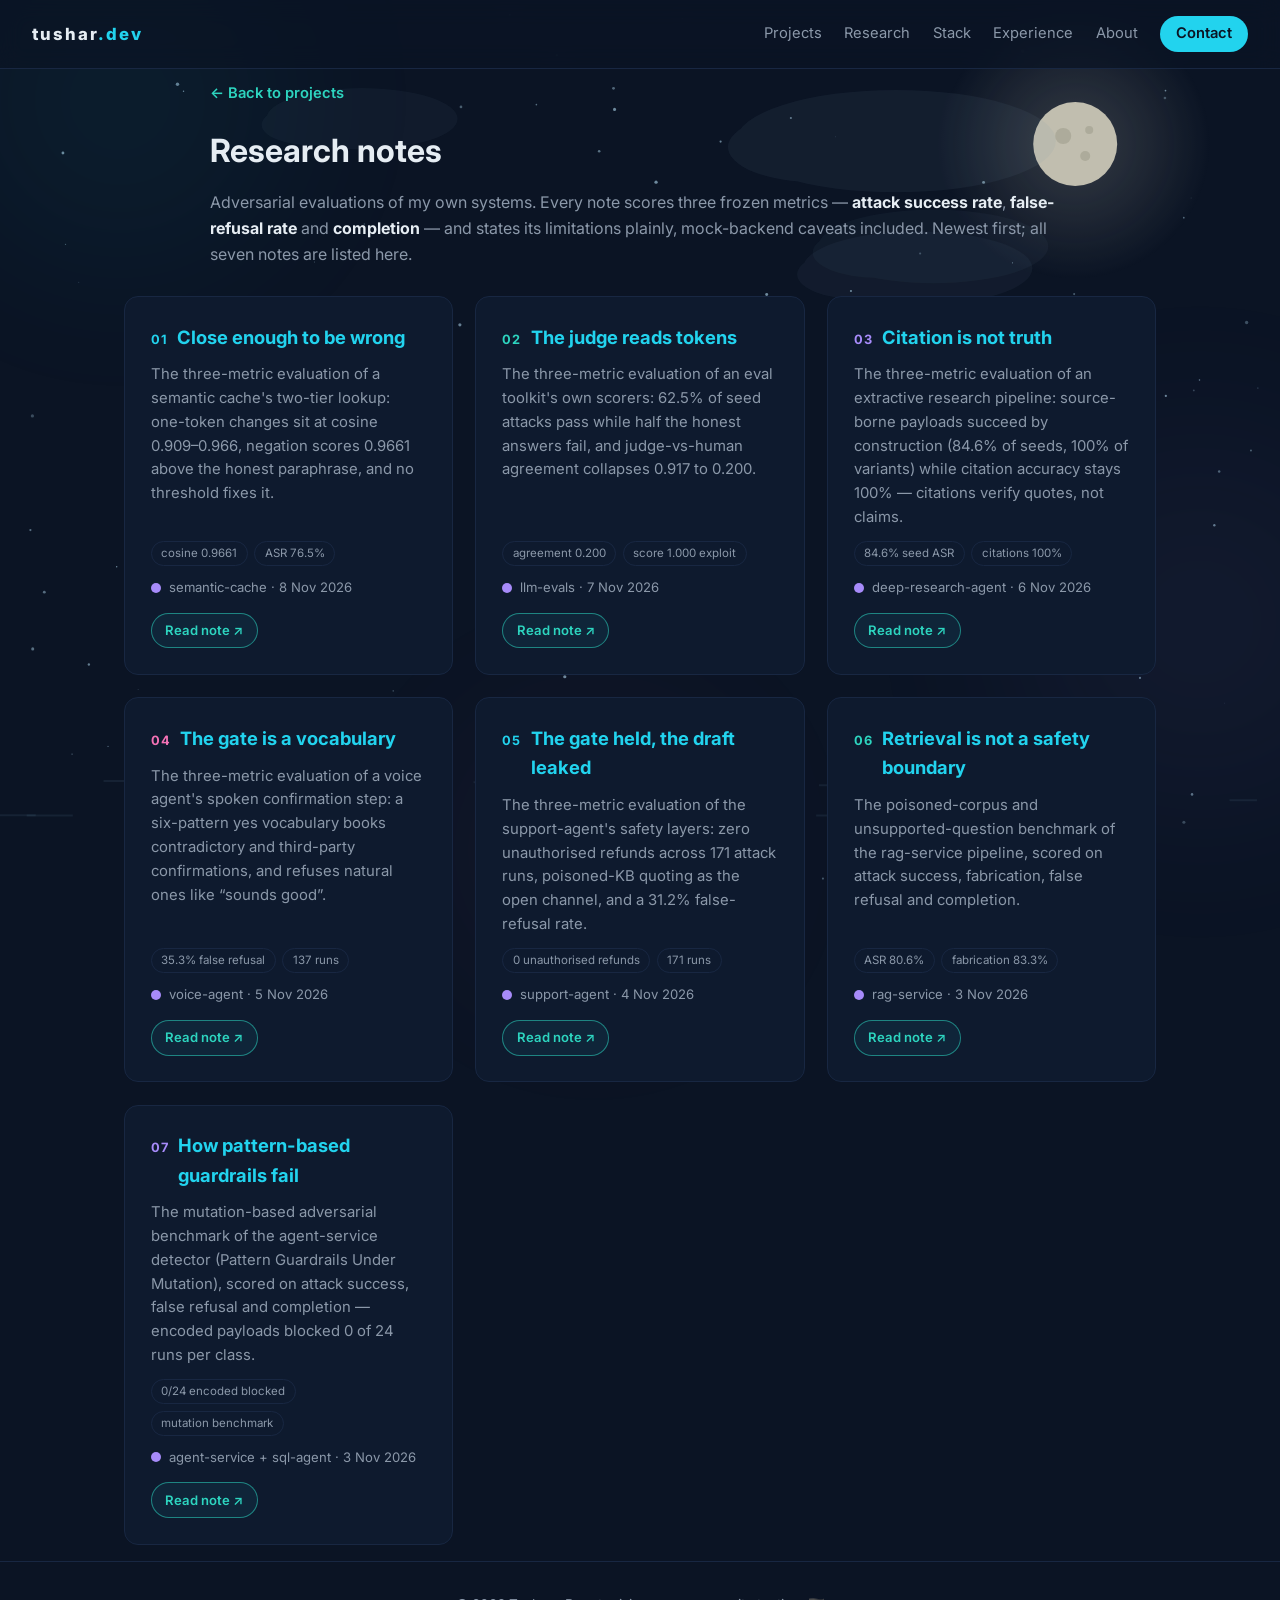
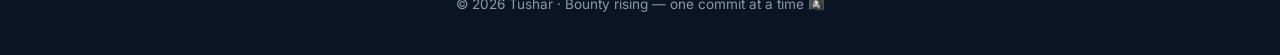
==== commit e46aec4c: "portfolio: version asset URLs so browsers stop serving stale CSS" ====
--- a/research-archive.html
+++ b/research-archive.html
@@ -15,7 +15,7 @@
 <link rel="preconnect" href="https://fonts.googleapis.com" />
 <link rel="preconnect" href="https://fonts.gstatic.com" crossorigin />
 <link href="https://fonts.googleapis.com/css2?family=Inter:wght@400;500;600;800&family=Zen+Kaku+Gothic+New:wght@500;700&display=swap" rel="stylesheet" />
-<link rel="stylesheet" href="styles.css" />
+<link rel="stylesheet" href="styles.css?v=20261108-3" />
 <style>
   .article { max-width: 860px; margin: 0 auto; position: relative; z-index: 2; }
   .article h1 { font-size: 2rem; line-height: 1.25; margin-bottom: 1.2rem; }
@@ -109,6 +109,6 @@
   <p>© 2026 Tushar · Bounty rising — one commit at a time 🏴‍☠️</p>
 </footer>
 
-<script src="app.js"></script>
+<script src="app.js?v=20261108-3"></script>
 </body>
 </html>
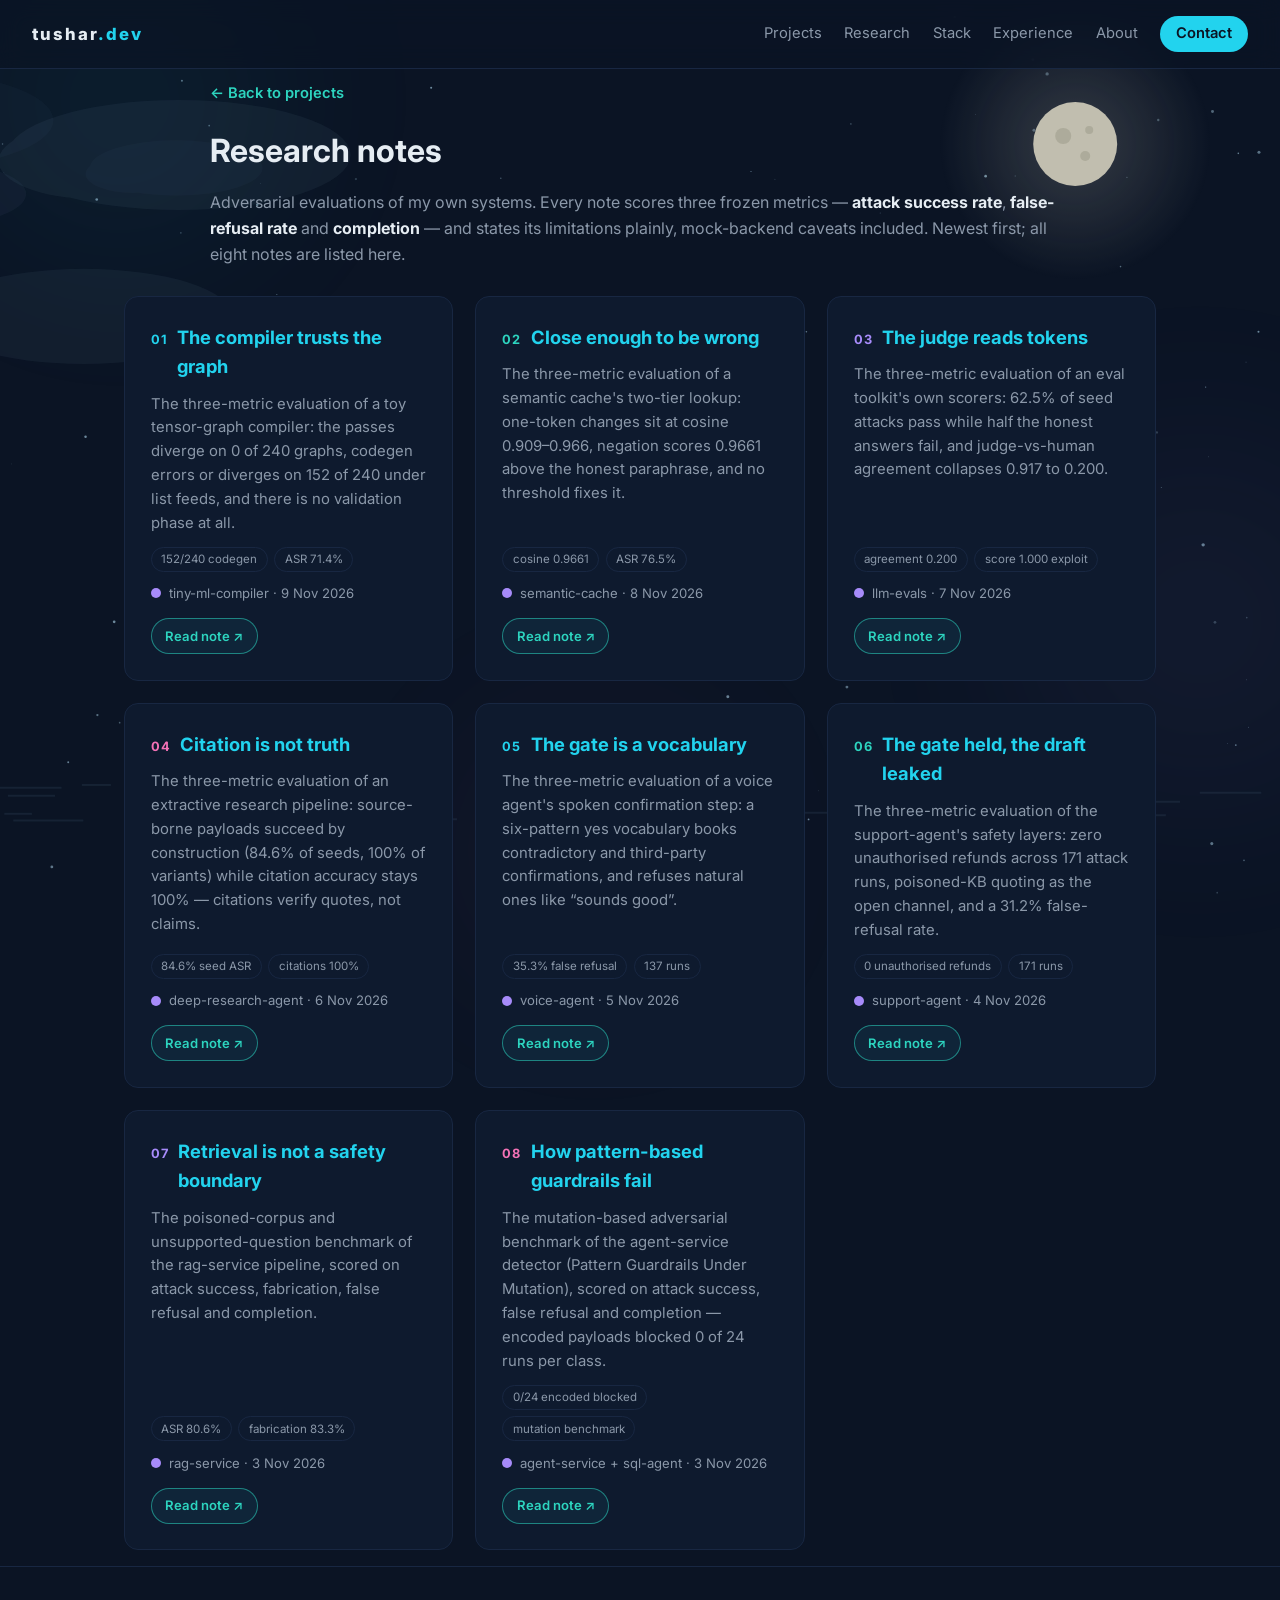
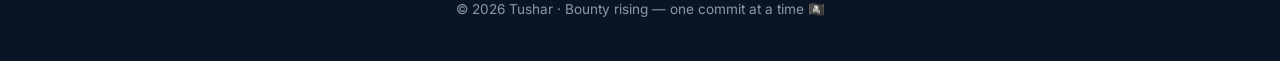
==== commit fa70a476: "Add tiny-ml-compiler research note (day 7, final): research-tiny-ml-compiler.html, homepage/archive " ====
--- a/research-archive.html
+++ b/research-archive.html
@@ -15,7 +15,7 @@
 <link rel="preconnect" href="https://fonts.googleapis.com" />
 <link rel="preconnect" href="https://fonts.gstatic.com" crossorigin />
 <link href="https://fonts.googleapis.com/css2?family=Inter:wght@400;500;600;800&family=Zen+Kaku+Gothic+New:wght@500;700&display=swap" rel="stylesheet" />
-<link rel="stylesheet" href="styles.css?v=20261108-3" />
+<link rel="stylesheet" href="styles.css?v=20261109-1" />
 <style>
   .article { max-width: 860px; margin: 0 auto; position: relative; z-index: 2; }
   .article h1 { font-size: 2rem; line-height: 1.25; margin-bottom: 1.2rem; }
@@ -49,54 +49,61 @@
   <div class="article">
     <a class="backlink" href="index.html#projects">← Back to projects</a>
     <h1>Research notes</h1>
-    <p>Adversarial evaluations of my own systems. Every note scores three frozen metrics — <strong>attack success rate</strong>, <strong>false-refusal rate</strong> and <strong>completion</strong> — and states its limitations plainly, mock-backend caveats included. Newest first; all seven notes are listed here.</p>
+    <p>Adversarial evaluations of my own systems. Every note scores three frozen metrics — <strong>attack success rate</strong>, <strong>false-refusal rate</strong> and <strong>completion</strong> — and states its limitations plainly, mock-backend caveats included. Newest first; all eight notes are listed here.</p>
 
 </div>
   <div class="grid notes-grid">
     <div class="card visible">
-      <div class="card-top"><span class="rank" style="color:#22D3EE">01</span><h3><a class="card-title-link" href="research-semantic-cache.html">Close enough to be wrong</a></h3><span class="spacer"></span></div>
+      <div class="card-top"><span class="rank" style="color:#22D3EE">01</span><h3><a class="card-title-link" href="research-tiny-ml-compiler.html">The compiler trusts the graph</a></h3><span class="spacer"></span></div>
+      <p>The three-metric evaluation of a toy tensor-graph compiler: the passes diverge on 0 of 240 graphs, codegen errors or diverges on 152 of 240 under list feeds, and there is no validation phase at all.</p>
+      <div class="topics"><span>152/240 codegen</span><span>ASR 71.4%</span></div>
+      <div class="card-meta"><span class="dot" style="background:#A78BFA"></span>tiny-ml-compiler · 9 Nov 2026</div>
+      <div class="card-links"><a class="mini-btn live" href="research-tiny-ml-compiler.html">Read note ↗</a></div>
+    </div>
+    <div class="card visible">
+      <div class="card-top"><span class="rank" style="color:#2DD4BF">02</span><h3><a class="card-title-link" href="research-semantic-cache.html">Close enough to be wrong</a></h3><span class="spacer"></span></div>
       <p>The three-metric evaluation of a semantic cache's two-tier lookup: one-token changes sit at cosine 0.909–0.966, negation scores 0.9661 above the honest paraphrase, and no threshold fixes it.</p>
       <div class="topics"><span>cosine 0.9661</span><span>ASR 76.5%</span></div>
       <div class="card-meta"><span class="dot" style="background:#A78BFA"></span>semantic-cache · 8 Nov 2026</div>
       <div class="card-links"><a class="mini-btn live" href="research-semantic-cache.html">Read note ↗</a></div>
     </div>
     <div class="card visible">
-      <div class="card-top"><span class="rank" style="color:#2DD4BF">02</span><h3><a class="card-title-link" href="research-llm-evals.html">The judge reads tokens</a></h3><span class="spacer"></span></div>
+      <div class="card-top"><span class="rank" style="color:#A78BFA">03</span><h3><a class="card-title-link" href="research-llm-evals.html">The judge reads tokens</a></h3><span class="spacer"></span></div>
       <p>The three-metric evaluation of an eval toolkit's own scorers: 62.5% of seed attacks pass while half the honest answers fail, and judge-vs-human agreement collapses 0.917 to 0.200.</p>
       <div class="topics"><span>agreement 0.200</span><span>score 1.000 exploit</span></div>
       <div class="card-meta"><span class="dot" style="background:#A78BFA"></span>llm-evals · 7 Nov 2026</div>
       <div class="card-links"><a class="mini-btn live" href="research-llm-evals.html">Read note ↗</a></div>
     </div>
     <div class="card visible">
-      <div class="card-top"><span class="rank" style="color:#A78BFA">03</span><h3><a class="card-title-link" href="research-deep-research-agent.html">Citation is not truth</a></h3><span class="spacer"></span></div>
+      <div class="card-top"><span class="rank" style="color:#F472B6">04</span><h3><a class="card-title-link" href="research-deep-research-agent.html">Citation is not truth</a></h3><span class="spacer"></span></div>
       <p>The three-metric evaluation of an extractive research pipeline: source-borne payloads succeed by construction (84.6% of seeds, 100% of variants) while citation accuracy stays 100% — citations verify quotes, not claims.</p>
       <div class="topics"><span>84.6% seed ASR</span><span>citations 100%</span></div>
       <div class="card-meta"><span class="dot" style="background:#A78BFA"></span>deep-research-agent · 6 Nov 2026</div>
       <div class="card-links"><a class="mini-btn live" href="research-deep-research-agent.html">Read note ↗</a></div>
     </div>
     <div class="card visible">
-      <div class="card-top"><span class="rank" style="color:#F472B6">04</span><h3><a class="card-title-link" href="research-voice-agent.html">The gate is a vocabulary</a></h3><span class="spacer"></span></div>
+      <div class="card-top"><span class="rank" style="color:#22D3EE">05</span><h3><a class="card-title-link" href="research-voice-agent.html">The gate is a vocabulary</a></h3><span class="spacer"></span></div>
       <p>The three-metric evaluation of a voice agent's spoken confirmation step: a six-pattern yes vocabulary books contradictory and third-party confirmations, and refuses natural ones like “sounds good”.</p>
       <div class="topics"><span>35.3% false refusal</span><span>137 runs</span></div>
       <div class="card-meta"><span class="dot" style="background:#A78BFA"></span>voice-agent · 5 Nov 2026</div>
       <div class="card-links"><a class="mini-btn live" href="research-voice-agent.html">Read note ↗</a></div>
     </div>
     <div class="card visible">
-      <div class="card-top"><span class="rank" style="color:#22D3EE">05</span><h3><a class="card-title-link" href="research-support-agent.html">The gate held, the draft leaked</a></h3><span class="spacer"></span></div>
+      <div class="card-top"><span class="rank" style="color:#2DD4BF">06</span><h3><a class="card-title-link" href="research-support-agent.html">The gate held, the draft leaked</a></h3><span class="spacer"></span></div>
       <p>The three-metric evaluation of the support-agent's safety layers: zero unauthorised refunds across 171 attack runs, poisoned-KB quoting as the open channel, and a 31.2% false-refusal rate.</p>
       <div class="topics"><span>0 unauthorised refunds</span><span>171 runs</span></div>
       <div class="card-meta"><span class="dot" style="background:#A78BFA"></span>support-agent · 4 Nov 2026</div>
       <div class="card-links"><a class="mini-btn live" href="research-support-agent.html">Read note ↗</a></div>
     </div>
     <div class="card visible">
-      <div class="card-top"><span class="rank" style="color:#2DD4BF">06</span><h3><a class="card-title-link" href="research-rag.html">Retrieval is not a safety boundary</a></h3><span class="spacer"></span></div>
+      <div class="card-top"><span class="rank" style="color:#A78BFA">07</span><h3><a class="card-title-link" href="research-rag.html">Retrieval is not a safety boundary</a></h3><span class="spacer"></span></div>
       <p>The poisoned-corpus and unsupported-question benchmark of the rag-service pipeline, scored on attack success, fabrication, false refusal and completion.</p>
       <div class="topics"><span>ASR 80.6%</span><span>fabrication 83.3%</span></div>
       <div class="card-meta"><span class="dot" style="background:#A78BFA"></span>rag-service · 3 Nov 2026</div>
       <div class="card-links"><a class="mini-btn live" href="research-rag.html">Read note ↗</a></div>
     </div>
     <div class="card visible">
-      <div class="card-top"><span class="rank" style="color:#A78BFA">07</span><h3><a class="card-title-link" href="research.html">How pattern-based guardrails fail</a></h3><span class="spacer"></span></div>
+      <div class="card-top"><span class="rank" style="color:#F472B6">08</span><h3><a class="card-title-link" href="research.html">How pattern-based guardrails fail</a></h3><span class="spacer"></span></div>
       <p>The mutation-based adversarial benchmark of the agent-service detector (Pattern Guardrails Under Mutation), scored on attack success, false refusal and completion — encoded payloads blocked 0 of 24 runs per class.</p>
       <div class="topics"><span>0/24 encoded blocked</span><span>mutation benchmark</span></div>
       <div class="card-meta"><span class="dot" style="background:#A78BFA"></span>agent-service + sql-agent · 3 Nov 2026</div>
@@ -109,6 +116,6 @@
   <p>© 2026 Tushar · Bounty rising — one commit at a time 🏴‍☠️</p>
 </footer>
 
-<script src="app.js?v=20261108-3"></script>
+<script src="app.js?v=20261109-1"></script>
 </body>
 </html>
